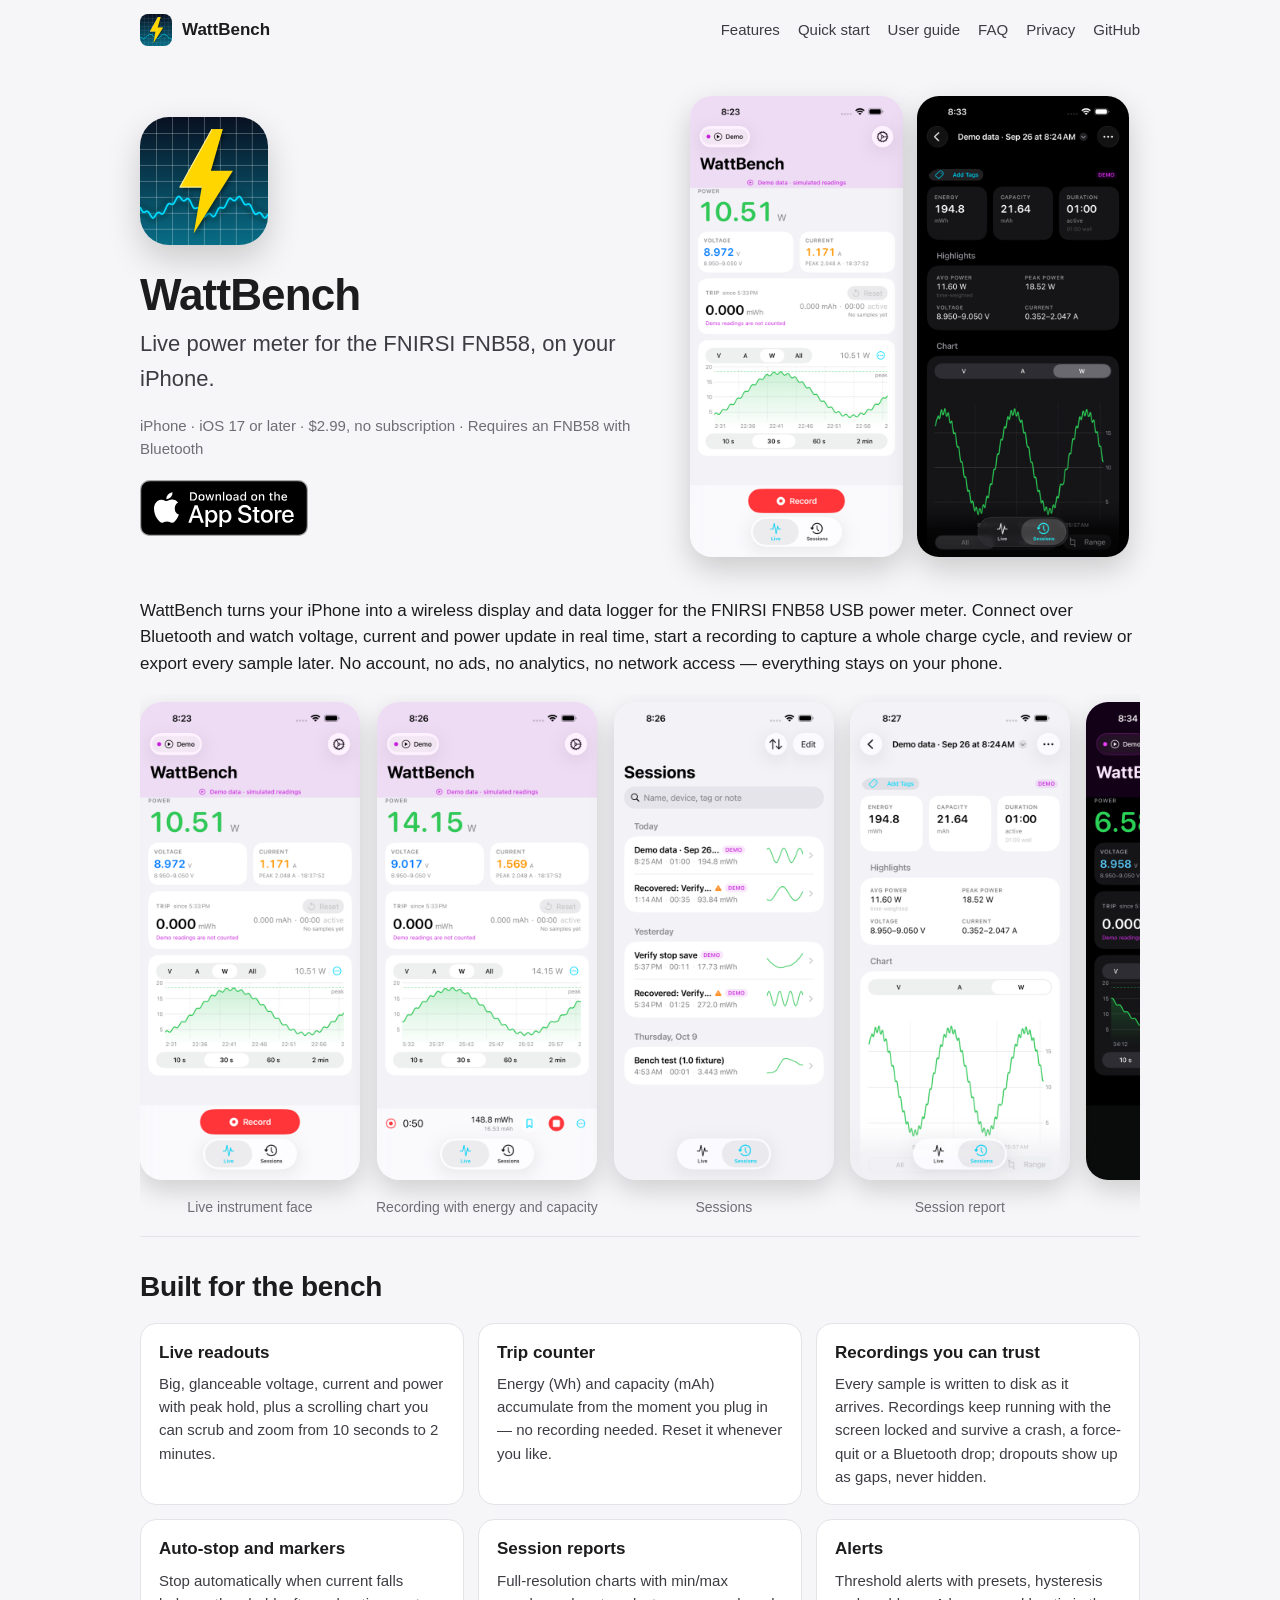
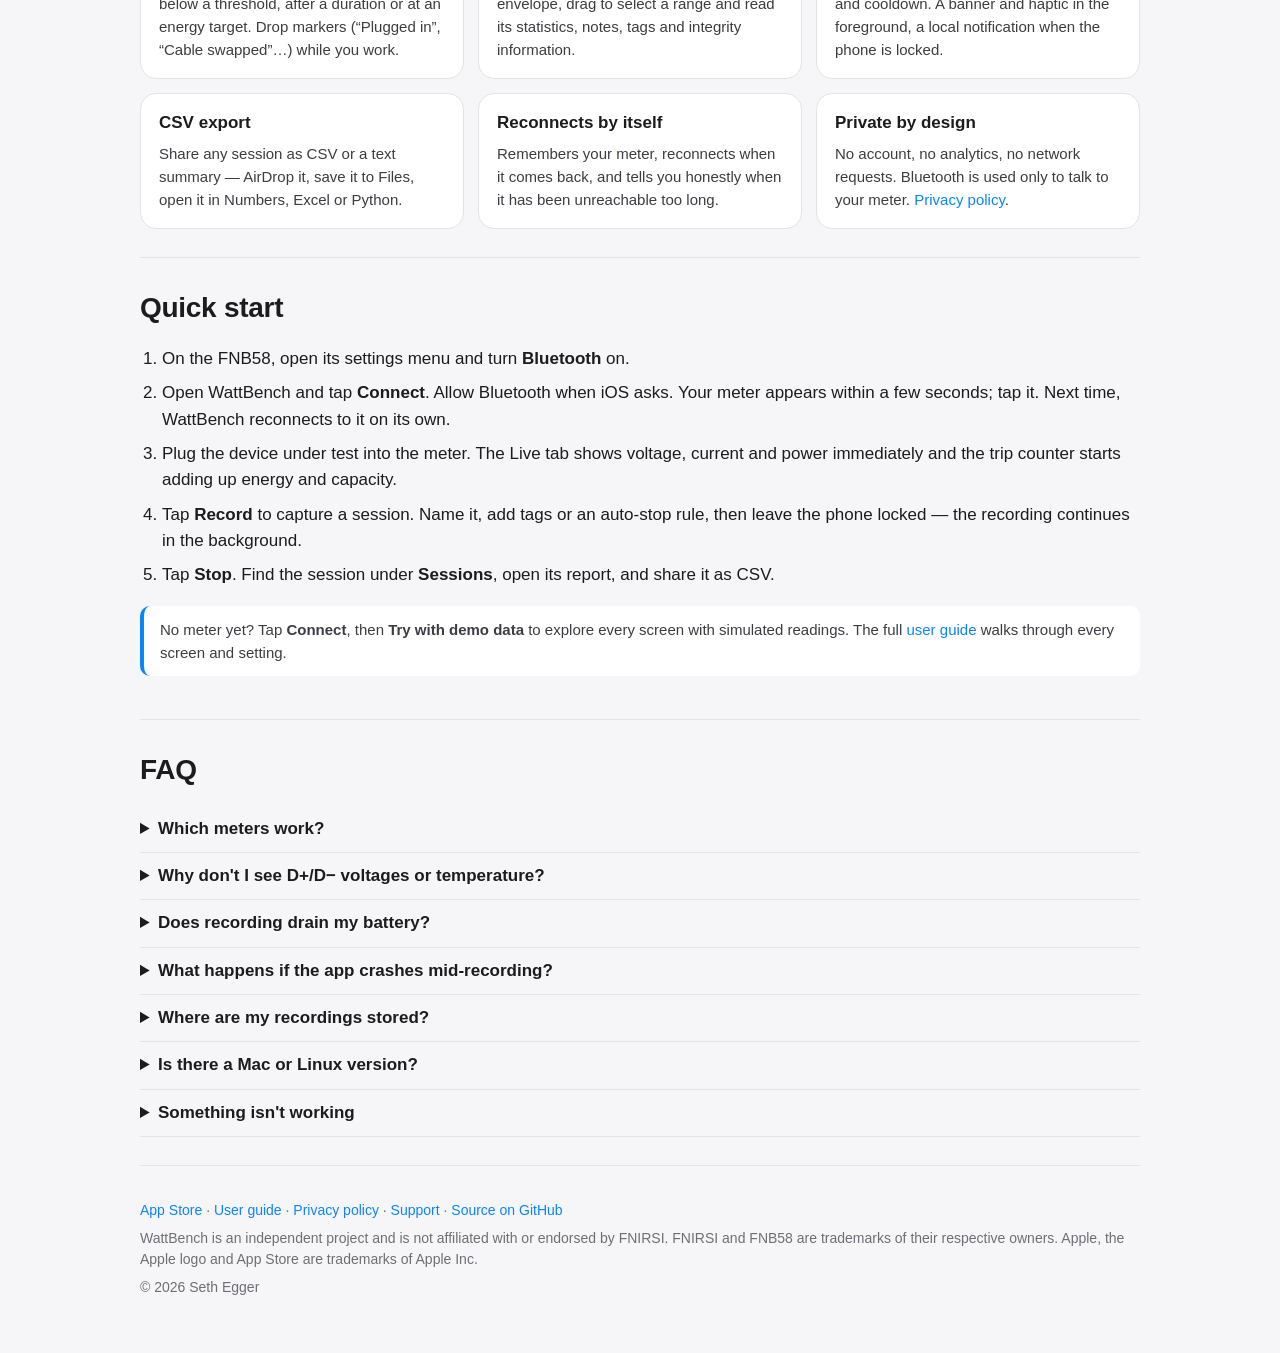
==== docs/index.html @ 21c38b80 "WattBench site (GitHub Pages from docs/): landing page, privacy page, assets; README leads with the " ====
<!doctype html><html lang="en"><head><meta charset="utf-8"><meta name="viewport" content="width=device-width,initial-scale=1">
<title>WattBench — live power meter for the FNIRSI FNB58, on your iPhone</title>
<meta name="description" content="WattBench turns your iPhone into a wireless display and data logger for the FNIRSI FNB58 USB power meter: live voltage, current and power, crash-safe background recording, session reports, alerts and CSV export.">
<meta property="og:title" content="WattBench — live power meter for the FNIRSI FNB58"><meta property="og:description" content="Wireless display and data logger for the FNIRSI FNB58 USB power meter, on your iPhone. Live readings, crash-safe recordings, session reports, alerts, CSV export.">
<meta property="og:image" content="https://redthoroughbred.github.io/FNB58-MacOS/assets/og-image.png"><meta property="og:url" content="https://redthoroughbred.github.io/FNB58-MacOS/"><meta property="og:type" content="website"><meta name="twitter:card" content="summary_large_image">
<link rel="icon" href="assets/icon.png"><link rel="apple-touch-icon" href="assets/icon.png"><link rel="stylesheet" href="styles.css"></head><body><div class="wrap">
<header class="top"><a class="brand" href="./"><img src="assets/icon.png" alt="">WattBench</a><nav><a href="#features">Features</a><a href="#start">Quick start</a><a href="guide.html">User guide</a><a href="#faq">FAQ</a><a href="privacy.html">Privacy</a><a href="https://github.com/RedThoroughbred/FNB58-MacOS">GitHub</a></nav></header>
<div class="hero"><div>
<img class="icon" src="assets/icon.png" alt="WattBench app icon">
<h1>WattBench</h1><p class="tag">Live power meter for the FNIRSI FNB58, on your iPhone.</p>
<p class="meta">iPhone · iOS 17 or later · $2.99, no subscription · Requires an FNB58 with Bluetooth</p>
<a class="badge" href="https://apps.apple.com/us/app/id6816404264"><picture><source srcset="assets/badge-white.svg" media="(prefers-color-scheme: dark)"><img src="assets/badge-black.svg" alt="Download on the App Store"></picture></a>
</div><div class="shots"><img src="assets/01-live.png" alt="Live view with voltage, current and power readouts and a scrolling chart"><img src="assets/04-session-detail-dark.png" alt="Session report with chart and statistics, dark mode"></div></div>
<p>WattBench turns your iPhone into a wireless display and data logger for the FNIRSI FNB58 USB power meter. Connect over Bluetooth and watch voltage, current and power update in real time, start a recording to capture a whole charge cycle, and review or export every sample later. No account, no ads, no analytics, no network access — everything stays on your phone.</p>
<div class="strip">
<figure><img src="assets/01-live.png" alt=""><figcaption>Live instrument face</figcaption></figure>
<figure><img src="assets/02-recording.png" alt=""><figcaption>Recording with energy and capacity</figcaption></figure>
<figure><img src="assets/03-sessions.png" alt=""><figcaption>Sessions</figcaption></figure>
<figure><img src="assets/04-session-detail.png" alt=""><figcaption>Session report</figcaption></figure>
<figure><img src="assets/01-live-dark.png" alt=""><figcaption>Dark mode</figcaption></figure>
<figure><img src="assets/03-sessions-dark.png" alt=""><figcaption>Sessions, dark</figcaption></figure>
<figure><img src="assets/04-session-detail-dark.png" alt=""><figcaption>Report, dark</figcaption></figure>
</div>
<section id="features"><h2>Built for the bench</h2><div class="grid">
<div class="card"><h3>Live readouts</h3><p>Big, glanceable voltage, current and power with peak hold, plus a scrolling chart you can scrub and zoom from 10 seconds to 2 minutes.</p></div>
<div class="card"><h3>Trip counter</h3><p>Energy (Wh) and capacity (mAh) accumulate from the moment you plug in — no recording needed. Reset it whenever you like.</p></div>
<div class="card"><h3>Recordings you can trust</h3><p>Every sample is written to disk as it arrives. Recordings keep running with the screen locked and survive a crash, a force-quit or a Bluetooth drop; dropouts show up as gaps, never hidden.</p></div>
<div class="card"><h3>Auto-stop and markers</h3><p>Stop automatically when current falls below a threshold, after a duration or at an energy target. Drop markers (“Plugged in”, “Cable swapped”…) while you work.</p></div>
<div class="card"><h3>Session reports</h3><p>Full-resolution charts with min/max envelope, drag to select a range and read its statistics, notes, tags and integrity information.</p></div>
<div class="card"><h3>Alerts</h3><p>Threshold alerts with presets, hysteresis and cooldown. A banner and haptic in the foreground, a local notification when the phone is locked.</p></div>
<div class="card"><h3>CSV export</h3><p>Share any session as CSV or a text summary — AirDrop it, save it to Files, open it in Numbers, Excel or Python.</p></div>
<div class="card"><h3>Reconnects by itself</h3><p>Remembers your meter, reconnects when it comes back, and tells you honestly when it has been unreachable too long.</p></div>
<div class="card"><h3>Private by design</h3><p>No account, no analytics, no network requests. Bluetooth is used only to talk to your meter. <a href="privacy.html">Privacy policy</a>.</p></div>
</div></section>
<section id="start"><h2>Quick start</h2><ol class="steps">
<li>On the FNB58, open its settings menu and turn <strong>Bluetooth</strong> on.</li>
<li>Open WattBench and tap <strong>Connect</strong>. Allow Bluetooth when iOS asks. Your meter appears within a few seconds; tap it. Next time, WattBench reconnects to it on its own.</li>
<li>Plug the device under test into the meter. The Live tab shows voltage, current and power immediately and the trip counter starts adding up energy and capacity.</li>
<li>Tap <strong>Record</strong> to capture a session. Name it, add tags or an auto-stop rule, then leave the phone locked — the recording continues in the background.</li>
<li>Tap <strong>Stop</strong>. Find the session under <strong>Sessions</strong>, open its report, and share it as CSV.</li></ol>
<p class="note">No meter yet? Tap <strong>Connect</strong>, then <strong>Try with demo data</strong> to explore every screen with simulated readings. The full <a href="guide.html">user guide</a> walks through every screen and setting.</p></section>
<section id="faq" class="faq"><h2>FAQ</h2>
<details><summary>Which meters work?</summary><p>The FNIRSI FNB58 over Bluetooth Low Energy. Other FNIRSI meters may share the protocol, but only the FNB58 has been verified. The desktop web monitor in the same repository also supports the FNB48, FNB48S and C1 over USB.</p></details>
<details><summary>Why don't I see D+/D− voltages or temperature?</summary><p>The meter only sends voltage, current and power over Bluetooth. D+/D−, temperature and protocol triggering are available on the meter's own screen or over USB with the desktop monitor.</p></details>
<details><summary>Does recording drain my battery?</summary><p>Bluetooth stays active in the background only while WattBench is connected to a meter, so a recording continues with the screen locked. Disconnect when you are done to save battery. WattBench never scans for meters in the background.</p></details>
<details><summary>What happens if the app crashes mid-recording?</summary><p>Samples are written to disk as they arrive. On the next launch you are offered the samples recorded so far — keep them as a session or discard them.</p></details>
<details><summary>Where are my recordings stored?</summary><p>On your phone, in WattBench's own Documents folder (visible in the Files app under On My iPhone → WattBench). Nothing is uploaded anywhere.</p></details>
<details><summary>Is there a Mac or Linux version?</summary><p>The same repository contains a desktop web monitor (Python/Flask) that talks to the meter over USB or Bluetooth from a computer and adds D+/D− scope, protocol triggering and spectrum views. See the <a href="https://github.com/RedThoroughbred/FNB58-MacOS#readme">README</a>.</p></details>
<details><summary>Something isn't working</summary><p>Open <strong>Settings → Diagnostics</strong> in the app to see the Bluetooth log and raw frames, then <a href="https://github.com/RedThoroughbred/FNB58-MacOS/issues">open an issue</a> with what you see.</p></details>
</section>
<footer><p><a href="https://apps.apple.com/us/app/id6816404264">App Store</a> · <a href="guide.html">User guide</a> · <a href="privacy.html">Privacy policy</a> · <a href="https://github.com/RedThoroughbred/FNB58-MacOS/issues">Support</a> · <a href="https://github.com/RedThoroughbred/FNB58-MacOS">Source on GitHub</a></p>
<p>WattBench is an independent project and is not affiliated with or endorsed by FNIRSI. FNIRSI and FNB58 are trademarks of their respective owners. Apple, the Apple logo and App Store are trademarks of Apple Inc.</p><p>© 2026 Seth Egger</p></footer>
</div></body></html>
---- docs/styles.css ----
:root{--bg:#f6f6f8;--card:#ffffff;--ink:#1c1c1e;--sub:#3c3c43;--grey:#6e6e76;--line:#e3e3e8;--accent:#0a84ff;--pill:#000;--pill-ink:#fff;--max:1040px}
@media (prefers-color-scheme:dark){:root{--bg:#0b0b0d;--card:#161618;--ink:#f2f2f7;--sub:#c7c7cc;--grey:#8e8e93;--line:#2a2a2e;--accent:#4aa3ff;--pill:#fff;--pill-ink:#000}}
*{box-sizing:border-box}html{scroll-behavior:smooth}
body{margin:0;background:var(--bg);color:var(--ink);font:17px/1.55 -apple-system,BlinkMacSystemFont,"SF Pro Text","Helvetica Neue",Helvetica,Arial,sans-serif;-webkit-font-smoothing:antialiased}
a{color:var(--accent);text-decoration:none}a:hover{text-decoration:underline}
.wrap{max-width:var(--max);margin:0 auto;padding:0 20px}
header.top{display:flex;align-items:center;justify-content:space-between;padding:14px 0;gap:12px;flex-wrap:wrap}
header.top .brand{display:flex;align-items:center;gap:10px;font-weight:600;color:var(--ink)}
header.top .brand img{width:32px;height:32px;border-radius:8px}
header.top nav{display:flex;gap:18px;font-size:15px}
header.top nav a{color:var(--sub)}
.hero{display:grid;grid-template-columns:1.1fr 1fr;gap:32px;align-items:center;padding:36px 0 24px}
.hero .icon{width:128px;height:128px;border-radius:29px;box-shadow:0 14px 34px rgba(0,0,0,.18)}
.hero h1{font-size:44px;line-height:1.1;margin:18px 0 8px;letter-spacing:-.02em}
.hero .tag{font-size:22px;color:var(--sub);margin:0 0 18px}
.hero .meta{color:var(--grey);font-size:15px;margin:0 0 20px}
.badge img{height:56px;display:block}
.hero .shots{display:flex;gap:14px;justify-content:center}
.hero .shots img{width:min(46%,230px);border-radius:22px;box-shadow:0 12px 30px rgba(0,0,0,.18)}
.strip{display:flex;gap:16px;overflow-x:auto;padding:8px 0 18px;scroll-snap-type:x mandatory}
.strip figure{margin:0;flex:0 0 auto;scroll-snap-align:start;text-align:center}
.strip img{width:220px;border-radius:22px;box-shadow:0 10px 26px rgba(0,0,0,.16)}
.strip figcaption{font-size:14px;color:var(--grey);margin-top:8px}
section{padding:28px 0;border-top:1px solid var(--line)}
h2{font-size:28px;letter-spacing:-.01em;margin:0 0 14px}
h3{font-size:20px;margin:22px 0 8px}
.grid{display:grid;grid-template-columns:repeat(auto-fit,minmax(240px,1fr));gap:14px}
.card{background:var(--card);border:1px solid var(--line);border-radius:16px;padding:16px 18px}
.card h3{margin:0 0 6px;font-size:17px}.card p{margin:0;color:var(--sub);font-size:15px}
ol.steps{padding-left:22px}ol.steps li{margin:8px 0}
kbd,code{font-family:ui-monospace,SFMono-Regular,Menlo,monospace;font-size:.92em;background:var(--card);border:1px solid var(--line);border-radius:6px;padding:1px 6px}
.faq details{border-bottom:1px solid var(--line);padding:10px 0}.faq summary{cursor:pointer;font-weight:600}
.note{background:var(--card);border-left:4px solid var(--accent);padding:12px 16px;border-radius:10px;color:var(--sub);font-size:15px}
footer{padding:28px 0 48px;color:var(--grey);font-size:14px;border-top:1px solid var(--line)}
footer p{margin:6px 0}
.guide h2{margin-top:8px}.guide ul{padding-left:22px}.guide li{margin:5px 0}
.guide .fig{display:flex;gap:16px;align-items:flex-start;flex-wrap:wrap}.guide .fig img{width:200px;border-radius:18px;box-shadow:0 8px 22px rgba(0,0,0,.14)}
.toc{background:var(--card);border:1px solid var(--line);border-radius:14px;padding:14px 18px;font-size:15px}
.toc a{display:inline-block;margin:3px 14px 3px 0}
@media (max-width:760px){.hero{grid-template-columns:1fr;padding-top:20px}.hero h1{font-size:36px}.hero .shots img{width:44%}header.top nav{gap:12px;font-size:14px}}
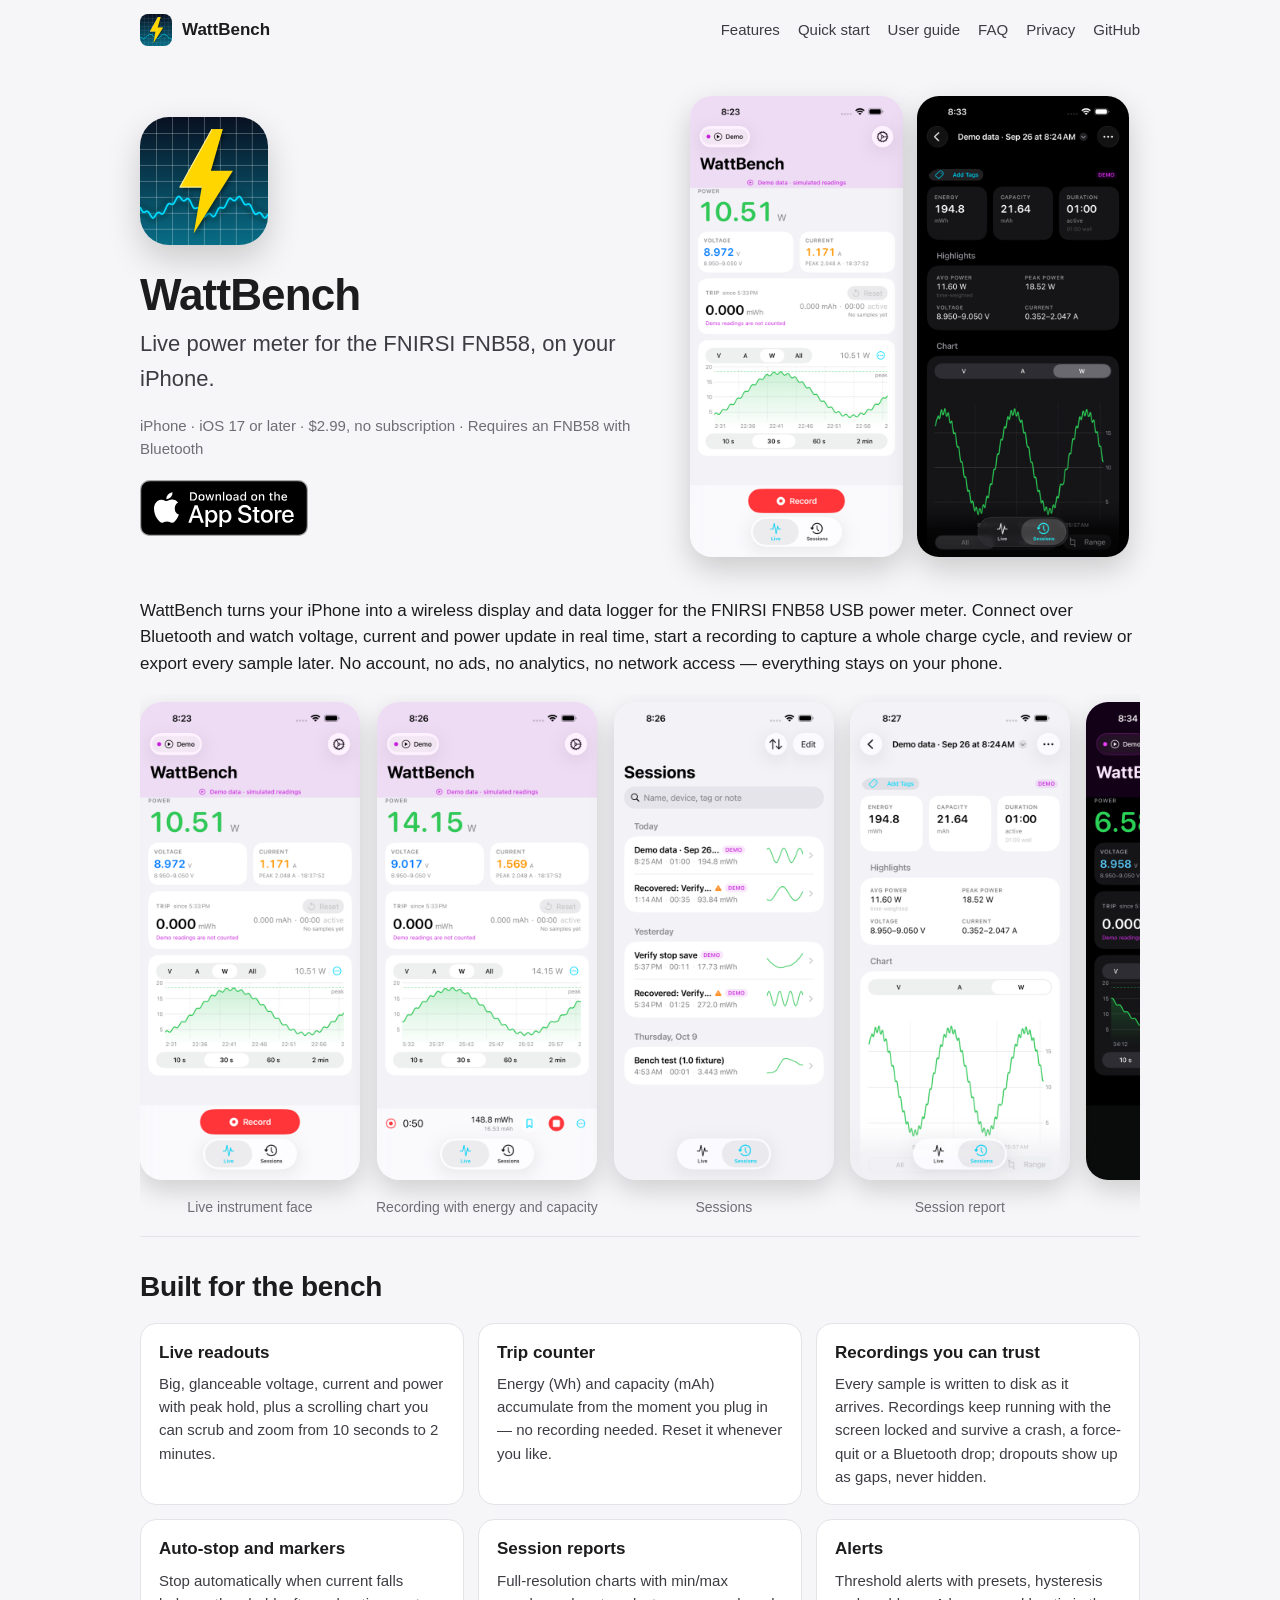
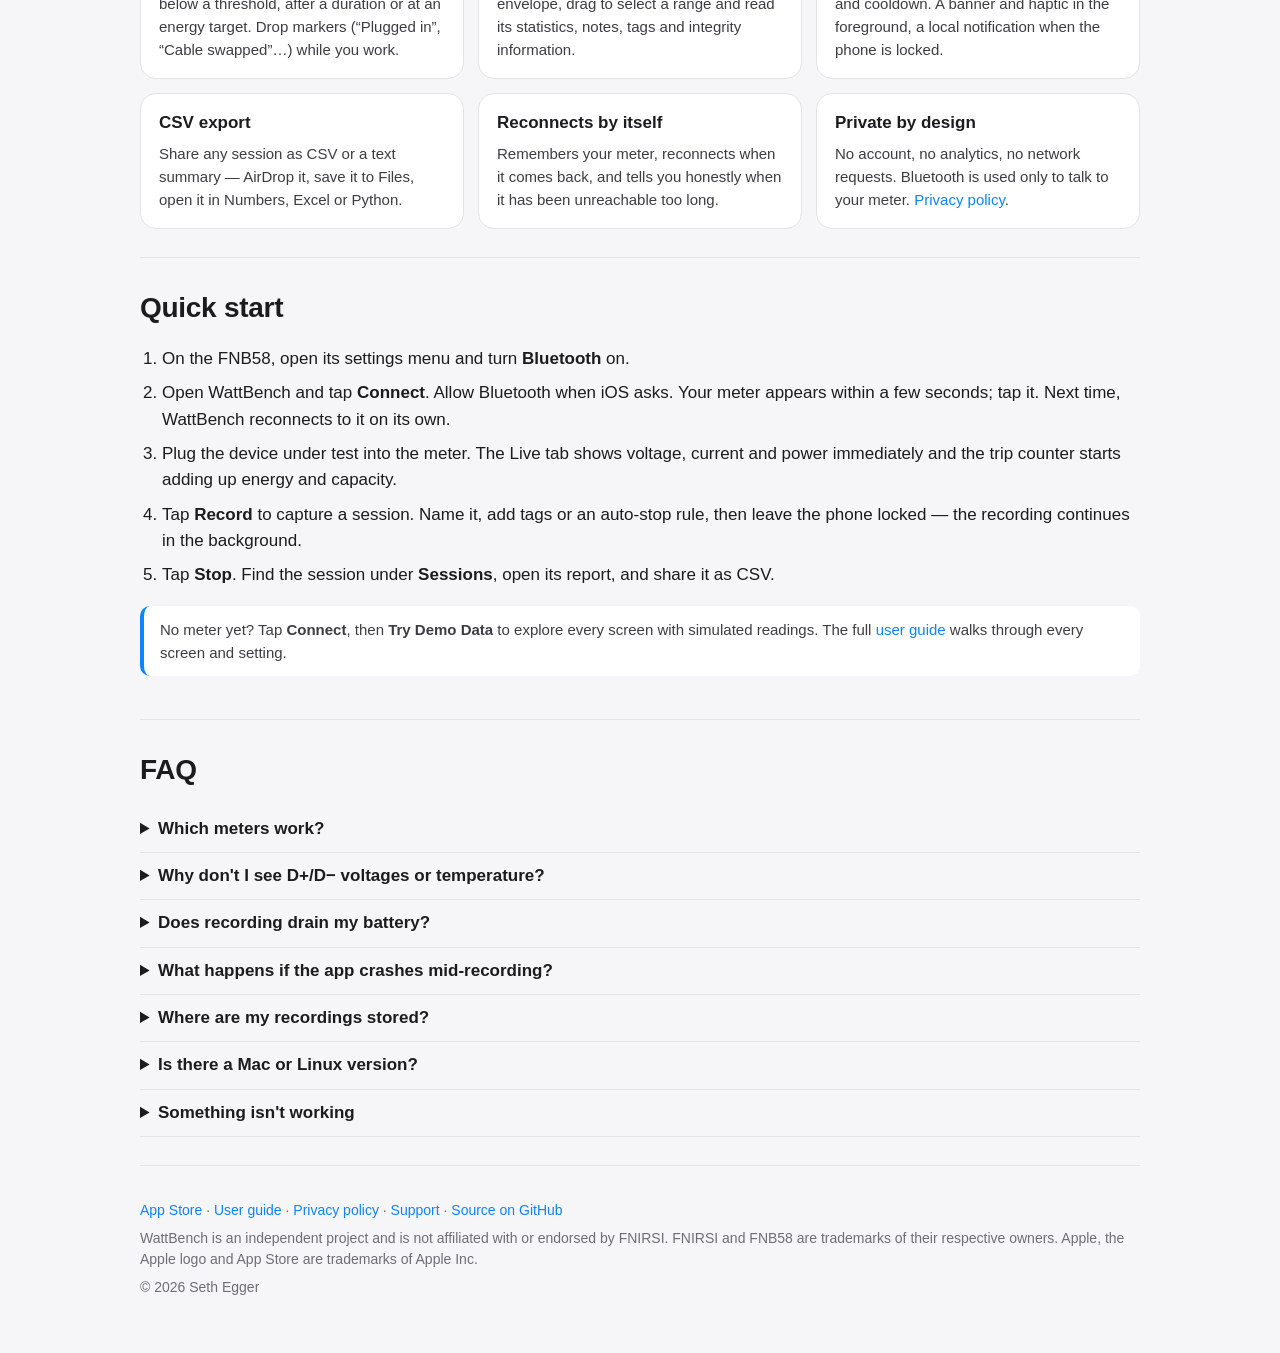
==== commit 9f40ae05: "docs: WattBench user guide; align demo-button wording; privacy text matches background-Bluetooth beh" ====
--- a/docs/index.html
+++ b/docs/index.html
@@ -38,7 +38,7 @@
 <li>Plug the device under test into the meter. The Live tab shows voltage, current and power immediately and the trip counter starts adding up energy and capacity.</li>
 <li>Tap <strong>Record</strong> to capture a session. Name it, add tags or an auto-stop rule, then leave the phone locked — the recording continues in the background.</li>
 <li>Tap <strong>Stop</strong>. Find the session under <strong>Sessions</strong>, open its report, and share it as CSV.</li></ol>
-<p class="note">No meter yet? Tap <strong>Connect</strong>, then <strong>Try with demo data</strong> to explore every screen with simulated readings. The full <a href="guide.html">user guide</a> walks through every screen and setting.</p></section>
+<p class="note">No meter yet? Tap <strong>Connect</strong>, then <strong>Try Demo Data</strong> to explore every screen with simulated readings. The full <a href="guide.html">user guide</a> walks through every screen and setting.</p></section>
 <section id="faq" class="faq"><h2>FAQ</h2>
 <details><summary>Which meters work?</summary><p>The FNIRSI FNB58 over Bluetooth Low Energy. Other FNIRSI meters may share the protocol, but only the FNB58 has been verified. The desktop web monitor in the same repository also supports the FNB48, FNB48S and C1 over USB.</p></details>
 <details><summary>Why don't I see D+/D− voltages or temperature?</summary><p>The meter only sends voltage, current and power over Bluetooth. D+/D−, temperature and protocol triggering are available on the meter's own screen or over USB with the desktop monitor.</p></details>
--- a/docs/styles.css
+++ b/docs/styles.css
@@ -8,7 +8,7 @@
 header.top .brand{display:flex;align-items:center;gap:10px;font-weight:600;color:var(--ink)}
 header.top .brand img{width:32px;height:32px;border-radius:8px}
 header.top nav{display:flex;gap:18px;font-size:15px}
-header.top nav a{color:var(--sub)}
+header.top nav a{color:var(--sub);white-space:nowrap}
 .hero{display:grid;grid-template-columns:1.1fr 1fr;gap:32px;align-items:center;padding:36px 0 24px}
 .hero .icon{width:128px;height:128px;border-radius:29px;box-shadow:0 14px 34px rgba(0,0,0,.18)}
 .hero h1{font-size:44px;line-height:1.1;margin:18px 0 8px;letter-spacing:-.02em}
